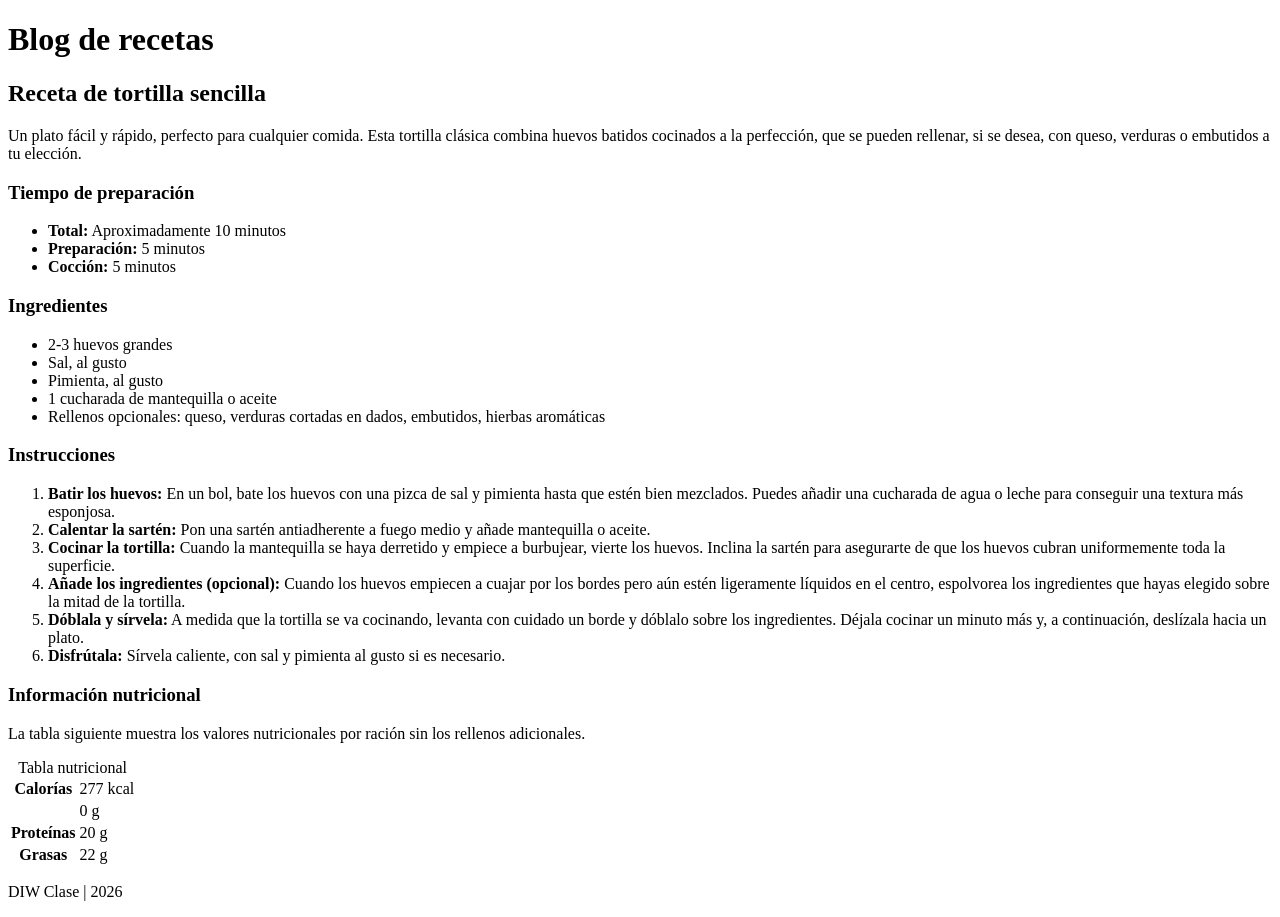
==== UD4-Hojas de estilos/UD4-Blog-Recetas/index.html @ 93ad625b "UD4>Blog de recetas : ejercicio a medio realizar" ====
<!DOCTYPE html>
<html lang="es">

<head>
  <meta charset="UTF-8">
  <meta name="viewport" content="width=device-width, initial-scale=1.0">
  <title>Página de recetas</title>
</head>

<body>

  <header>
    <h1>Blog de recetas</h1>
  </header>

  <main>

    <h2>Receta de tortilla sencilla</h2>

    <p>
      Un plato fácil y rápido, perfecto para cualquier comida. Esta tortilla clásica combina huevos batidos cocinados a la perfección, que se pueden rellenar, si se desea, con queso, verduras o embutidos a tu elección.
    </p>

    <section id="des-receta">
      <h3>Tiempo de preparación</h3>

      <ul>
        <li><strong>Total:</strong> Aproximadamente 10 minutos</li>
        <li><strong>Preparación:</strong> 5 minutos</li>
        <li><strong>Cocción:</strong> 5 minutos</li>
      </ul>
    </section>

    <section>
      <h3>Ingredientes</h3>

      <ul>
        <li>2-3 huevos grandes</li>
        <li>Sal, al gusto</li>
        <li>Pimienta, al gusto</li>
        <li>1 cucharada de mantequilla o aceite</li>
        <li>Rellenos opcionales: queso, verduras cortadas en dados, embutidos, hierbas aromáticas</li>
      </ul>
    </section>

    <section>
      <h3>Instrucciones</h3>

      <ol>
        <li><strong>Batir los huevos:</strong> En un bol, bate los huevos con una pizca de sal y pimienta hasta que estén bien mezclados. Puedes añadir una cucharada de agua o leche para conseguir una textura más esponjosa.</li>
        <li><strong>Calentar la sartén:</strong> Pon una sartén antiadherente a fuego medio y añade mantequilla o aceite.</li>
        <li><strong>Cocinar la tortilla:</strong> Cuando la mantequilla se haya derretido y empiece a burbujear, vierte los huevos. Inclina la sartén para asegurarte de que los huevos cubran uniformemente toda la superficie.</li>
        <li><strong>Añade los ingredientes (opcional):</strong> Cuando los huevos empiecen a cuajar por los bordes pero aún estén ligeramente líquidos en el centro, espolvorea los ingredientes que hayas elegido sobre la mitad de la tortilla.</li>
        <li><strong>Dóblala y sírvela:</strong> A medida que la tortilla se va cocinando, levanta con cuidado un borde y dóblalo sobre los ingredientes. Déjala cocinar un minuto más y, a continuación, deslízala hacia un plato.</li>
        <li><strong>Disfrútala:</strong> Sírvela caliente, con sal y pimienta al gusto si es necesario.</li>
      </ol>
    </section>

    <section>
      <h3>Información nutricional</h3>

      <p>La tabla siguiente muestra los valores nutricionales por ración sin los rellenos adicionales.</p>

      <table>
        <caption>Tabla nutricional</caption>
        <tr>
          <th>Calorías</th>
          <td class="valor">277 kcal</td>
        </tr>
        <tr>
          <th>
            <Hidratos de carbono/th>
          <td class="valor">0 g</td>
        </tr>
        <tr>
          <th>Proteínas</th>
          <td class="valor">20 g</td>
        </tr>
        <tr>
          <th>Grasas</th>
          <td class="valor">22 g</td>
        </tr>
      </table>
    </section>

  </main>

  <footer>
    <p>DIW Clase &vert; 2026</p>
  </footer>

</body>

</html>
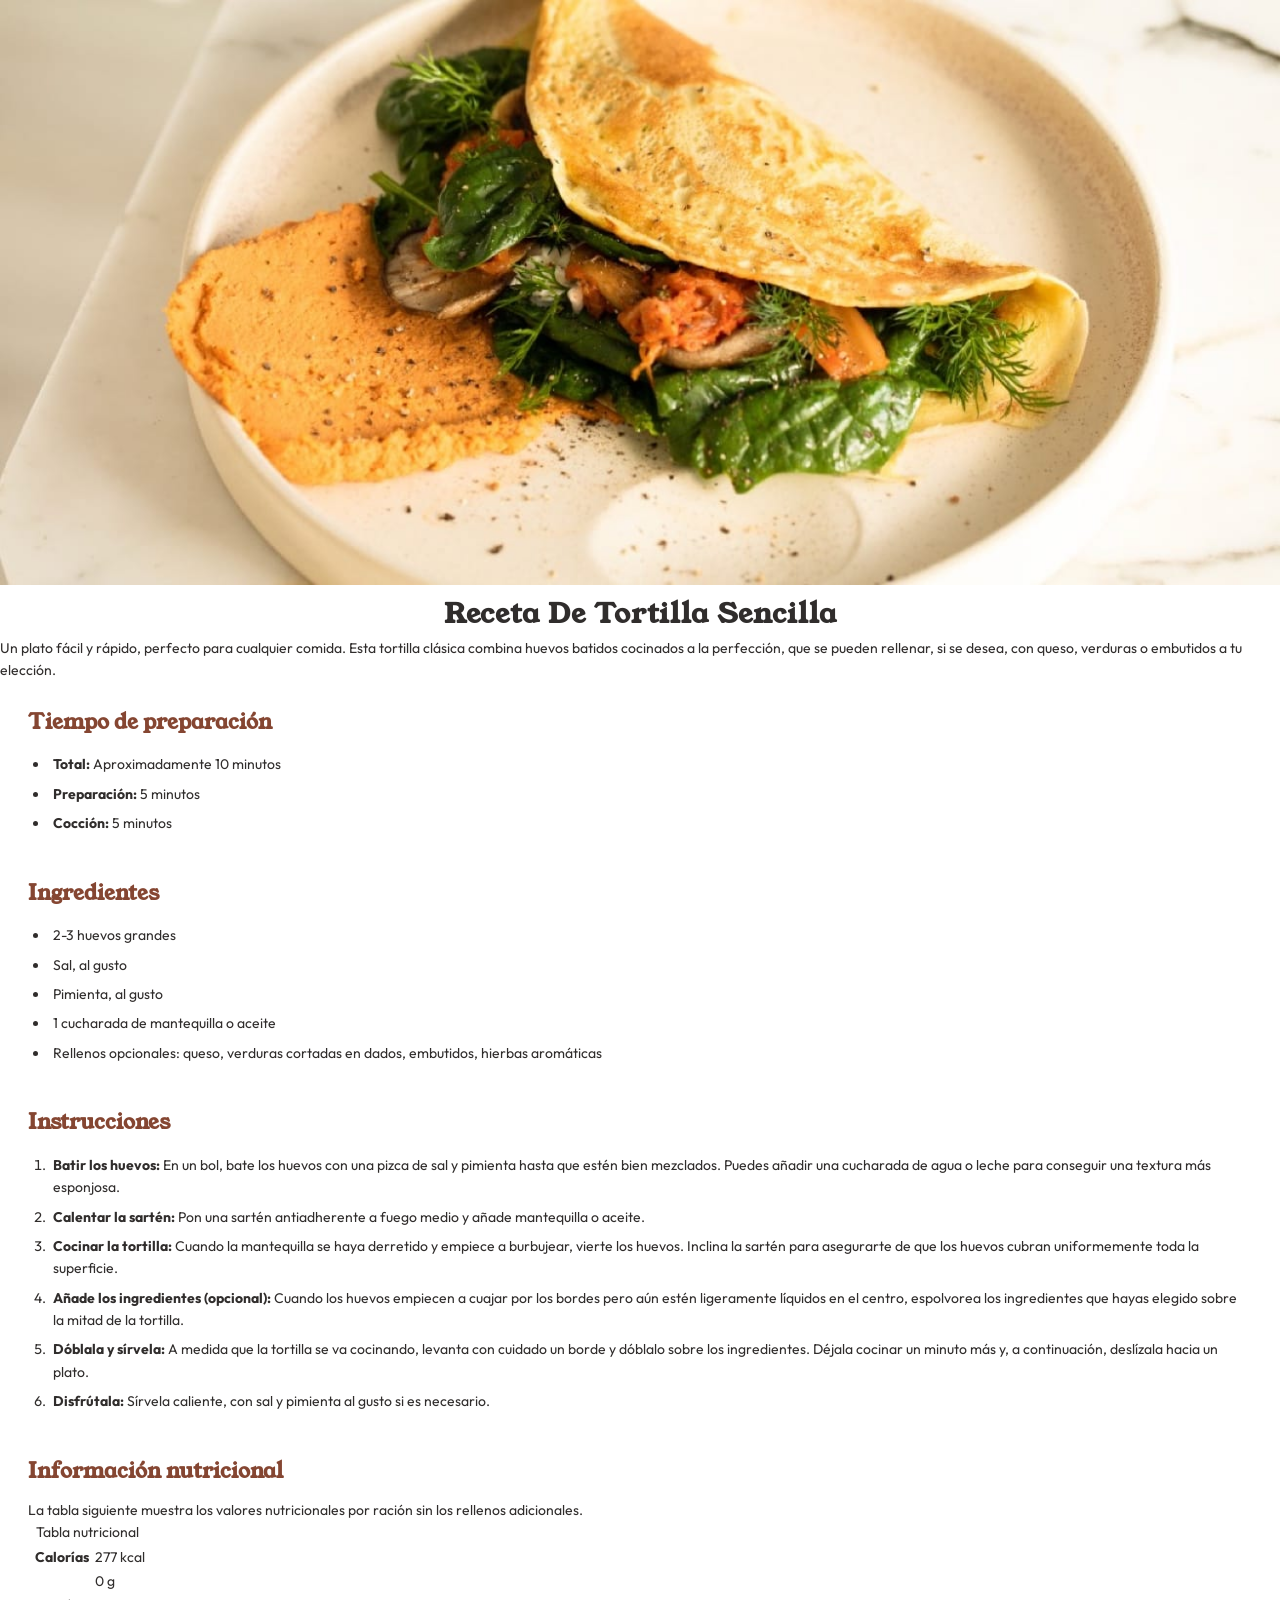
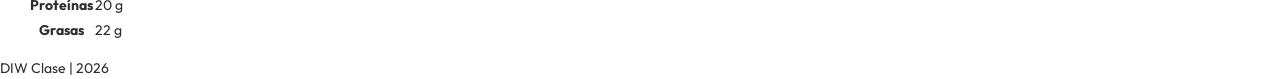
==== commit 2a5672e4: "UD4>Blog de recetas : continuacion del ejercicio, todavía en desarrollo" ====
--- a/UD4-Hojas de estilos/UD4-Blog-Recetas/index.html
+++ b/UD4-Hojas de estilos/UD4-Blog-Recetas/index.html
@@ -4,6 +4,7 @@
 <head>
   <meta charset="UTF-8">
   <meta name="viewport" content="width=device-width, initial-scale=1.0">
+  <link rel="stylesheet" href="./src/css/style.css">
   <title>Página de recetas</title>
 </head>
 
@@ -15,74 +16,80 @@
 
   <main>
 
-    <h2>Receta de tortilla sencilla</h2>
+    <section class="recetas">
 
-    <p>
-      Un plato fácil y rápido, perfecto para cualquier comida. Esta tortilla clásica combina huevos batidos cocinados a la perfección, que se pueden rellenar, si se desea, con queso, verduras o embutidos a tu elección.
-    </p>
+      <figure>
+        <img src="./assets/images/image-omelette.jpeg" alt="">
+      </figure>
 
-    <section id="des-receta">
-      <h3>Tiempo de preparación</h3>
+      <h2>Receta de tortilla sencilla</h2>
 
-      <ul>
-        <li><strong>Total:</strong> Aproximadamente 10 minutos</li>
-        <li><strong>Preparación:</strong> 5 minutos</li>
-        <li><strong>Cocción:</strong> 5 minutos</li>
-      </ul>
+      <p>
+        Un plato fácil y rápido, perfecto para cualquier comida. Esta tortilla clásica combina huevos batidos cocinados a la perfección, que se pueden rellenar, si se desea, con queso, verduras o embutidos a tu elección.
+      </p>
+
+      <section id="des-receta">
+        <h3>Tiempo de preparación</h3>
+
+        <ul>
+          <li><strong>Total:</strong> Aproximadamente 10 minutos</li>
+          <li><strong>Preparación:</strong> 5 minutos</li>
+          <li><strong>Cocción:</strong> 5 minutos</li>
+        </ul>
+      </section>
+
+      <section>
+        <h3>Ingredientes</h3>
+
+        <ul>
+          <li>2-3 huevos grandes</li>
+          <li>Sal, al gusto</li>
+          <li>Pimienta, al gusto</li>
+          <li>1 cucharada de mantequilla o aceite</li>
+          <li>Rellenos opcionales: queso, verduras cortadas en dados, embutidos, hierbas aromáticas</li>
+        </ul>
+      </section>
+
+      <section>
+        <h3>Instrucciones</h3>
+
+        <ol>
+          <li><strong>Batir los huevos:</strong> En un bol, bate los huevos con una pizca de sal y pimienta hasta que estén bien mezclados. Puedes añadir una cucharada de agua o leche para conseguir una textura más esponjosa.</li>
+          <li><strong>Calentar la sartén:</strong> Pon una sartén antiadherente a fuego medio y añade mantequilla o aceite.</li>
+          <li><strong>Cocinar la tortilla:</strong> Cuando la mantequilla se haya derretido y empiece a burbujear, vierte los huevos. Inclina la sartén para asegurarte de que los huevos cubran uniformemente toda la superficie.</li>
+          <li><strong>Añade los ingredientes (opcional):</strong> Cuando los huevos empiecen a cuajar por los bordes pero aún estén ligeramente líquidos en el centro, espolvorea los ingredientes que hayas elegido sobre la mitad de la tortilla.</li>
+          <li><strong>Dóblala y sírvela:</strong> A medida que la tortilla se va cocinando, levanta con cuidado un borde y dóblalo sobre los ingredientes. Déjala cocinar un minuto más y, a continuación, deslízala hacia un plato.</li>
+          <li><strong>Disfrútala:</strong> Sírvela caliente, con sal y pimienta al gusto si es necesario.</li>
+        </ol>
+      </section>
+
+      <section>
+        <h3>Información nutricional</h3>
+
+        <p>La tabla siguiente muestra los valores nutricionales por ración sin los rellenos adicionales.</p>
+
+        <table>
+          <caption>Tabla nutricional</caption>
+          <tr>
+            <th>Calorías</th>
+            <td class="valor">277 kcal</td>
+          </tr>
+          <tr>
+            <th>
+              <Hidratos de carbono/th>
+            <td class="valor">0 g</td>
+          </tr>
+          <tr>
+            <th>Proteínas</th>
+            <td class="valor">20 g</td>
+          </tr>
+          <tr>
+            <th>Grasas</th>
+            <td class="valor">22 g</td>
+          </tr>
+        </table>
+      </section>
     </section>
-
-    <section>
-      <h3>Ingredientes</h3>
-
-      <ul>
-        <li>2-3 huevos grandes</li>
-        <li>Sal, al gusto</li>
-        <li>Pimienta, al gusto</li>
-        <li>1 cucharada de mantequilla o aceite</li>
-        <li>Rellenos opcionales: queso, verduras cortadas en dados, embutidos, hierbas aromáticas</li>
-      </ul>
-    </section>
-
-    <section>
-      <h3>Instrucciones</h3>
-
-      <ol>
-        <li><strong>Batir los huevos:</strong> En un bol, bate los huevos con una pizca de sal y pimienta hasta que estén bien mezclados. Puedes añadir una cucharada de agua o leche para conseguir una textura más esponjosa.</li>
-        <li><strong>Calentar la sartén:</strong> Pon una sartén antiadherente a fuego medio y añade mantequilla o aceite.</li>
-        <li><strong>Cocinar la tortilla:</strong> Cuando la mantequilla se haya derretido y empiece a burbujear, vierte los huevos. Inclina la sartén para asegurarte de que los huevos cubran uniformemente toda la superficie.</li>
-        <li><strong>Añade los ingredientes (opcional):</strong> Cuando los huevos empiecen a cuajar por los bordes pero aún estén ligeramente líquidos en el centro, espolvorea los ingredientes que hayas elegido sobre la mitad de la tortilla.</li>
-        <li><strong>Dóblala y sírvela:</strong> A medida que la tortilla se va cocinando, levanta con cuidado un borde y dóblalo sobre los ingredientes. Déjala cocinar un minuto más y, a continuación, deslízala hacia un plato.</li>
-        <li><strong>Disfrútala:</strong> Sírvela caliente, con sal y pimienta al gusto si es necesario.</li>
-      </ol>
-    </section>
-
-    <section>
-      <h3>Información nutricional</h3>
-
-      <p>La tabla siguiente muestra los valores nutricionales por ración sin los rellenos adicionales.</p>
-
-      <table>
-        <caption>Tabla nutricional</caption>
-        <tr>
-          <th>Calorías</th>
-          <td class="valor">277 kcal</td>
-        </tr>
-        <tr>
-          <th>
-            <Hidratos de carbono/th>
-          <td class="valor">0 g</td>
-        </tr>
-        <tr>
-          <th>Proteínas</th>
-          <td class="valor">20 g</td>
-        </tr>
-        <tr>
-          <th>Grasas</th>
-          <td class="valor">22 g</td>
-        </tr>
-      </table>
-    </section>
-
   </main>
 
   <footer>
--- a/UD4-Hojas de estilos/UD4-Blog-Recetas/src/css/style.css
+++ b/UD4-Hojas de estilos/UD4-Blog-Recetas/src/css/style.css
@@ -0,0 +1,133 @@
+/**
+ *
+ * Estilos generales de la página
+ * Autor: Francisco Pérez Castro
+ * Fichero: style.css
+ * Fecha: 20/10/2026
+ *
+ */
+
+
+/*=========================================
+=            Estilos generales            =
+=========================================*/
+
+/* Conjunto de caracteres */
+@charset "UTF-8";
+
+/* Importar las fuentes */
+@import "./fonts.css";
+
+/* Borrar estilos de autor */
+*,
+*::after,
+*::before {
+    margin: 0;
+    padding: 0;
+    box-sizing: border-box;
+}
+
+
+/* Variables_ colores, fuentes */
+:root {
+
+    /* Definición de colores */
+    --bg-page: hsl(30, 54%, 90%);
+    --bg-body: hsl(0, 0%, 100%);
+    --bg-secundario: hsl(330, 100%, 98%);
+    --color-texto: hsl(24, 5%, 18%);
+    --color-titulos: hsl(14, 45%, 36%);
+    --color-titulos-secundario: hsl(332, 51%, 32%);
+    --color-linea: hsl(30, 18%, 87%);
+
+    /* Definición de fuentes */
+    --fuente-titulos: 'young-serif', Arial, Helvetica, sans-serif;
+    --fuente-cuerpo: 'outfit', 'Franklin Gothic Medium', 'Arial Narrow', Arial, sans-serif;
+
+
+    /* Establecemos la fuente y el color del texto */
+    color: var(--color-texto);
+    font: 14px/1.6 var(--fuente-cuerpo);
+}
+
+
+/* Reglas para el body */
+body {
+
+    /* Alto mínimo */
+    min-height: 100vh;
+
+    /* Maquetación: flex */
+    display: flex;
+    flex-direction: column;
+
+}
+
+/* Mandamos el h1 fuera */
+h1 {
+    position: absolute;
+    top: -100vh;
+}
+
+/*----------  Estilos de los encabezados  ----------*/
+
+h1,
+h3,
+h4,
+h5,
+h6 {
+    color: var(--color-titulos);
+    font-family: var(--fuente-titulos);
+}
+
+h2 {
+    font-family: var(--fuente-titulos);
+    text-transform: capitalize;
+    font-size: 2rem;
+    text-align: center;
+    font-weight: 600;
+    letter-spacing: 1px;
+}
+
+h3 {
+    font-size: 1.5rem;
+    font-weight: 600;
+    padding: .75rem 0;
+}
+
+.recetas section {
+    padding: 1rem;
+    margin: 0 1rem;
+}
+
+ul,
+ol {
+    padding-left: 1.5rem;
+}
+
+* li {
+    padding: .25rem;
+}
+
+img {
+    width: 100%;
+    object-fit: cover;
+}
+
+/*=====  End of Estilos generales  ======*/
+
+/*============================================
+=            Estilos para el main            =
+============================================*/
+
+main {
+    /* Factor de crecimiento para posicionar el footer abajo del todo */
+    flex: 1;
+    background-color: var(--bg-body);
+}
+
+section figure {
+    width: 100%;
+}
+
+/*=====  End of Estilos para el main  ======*/
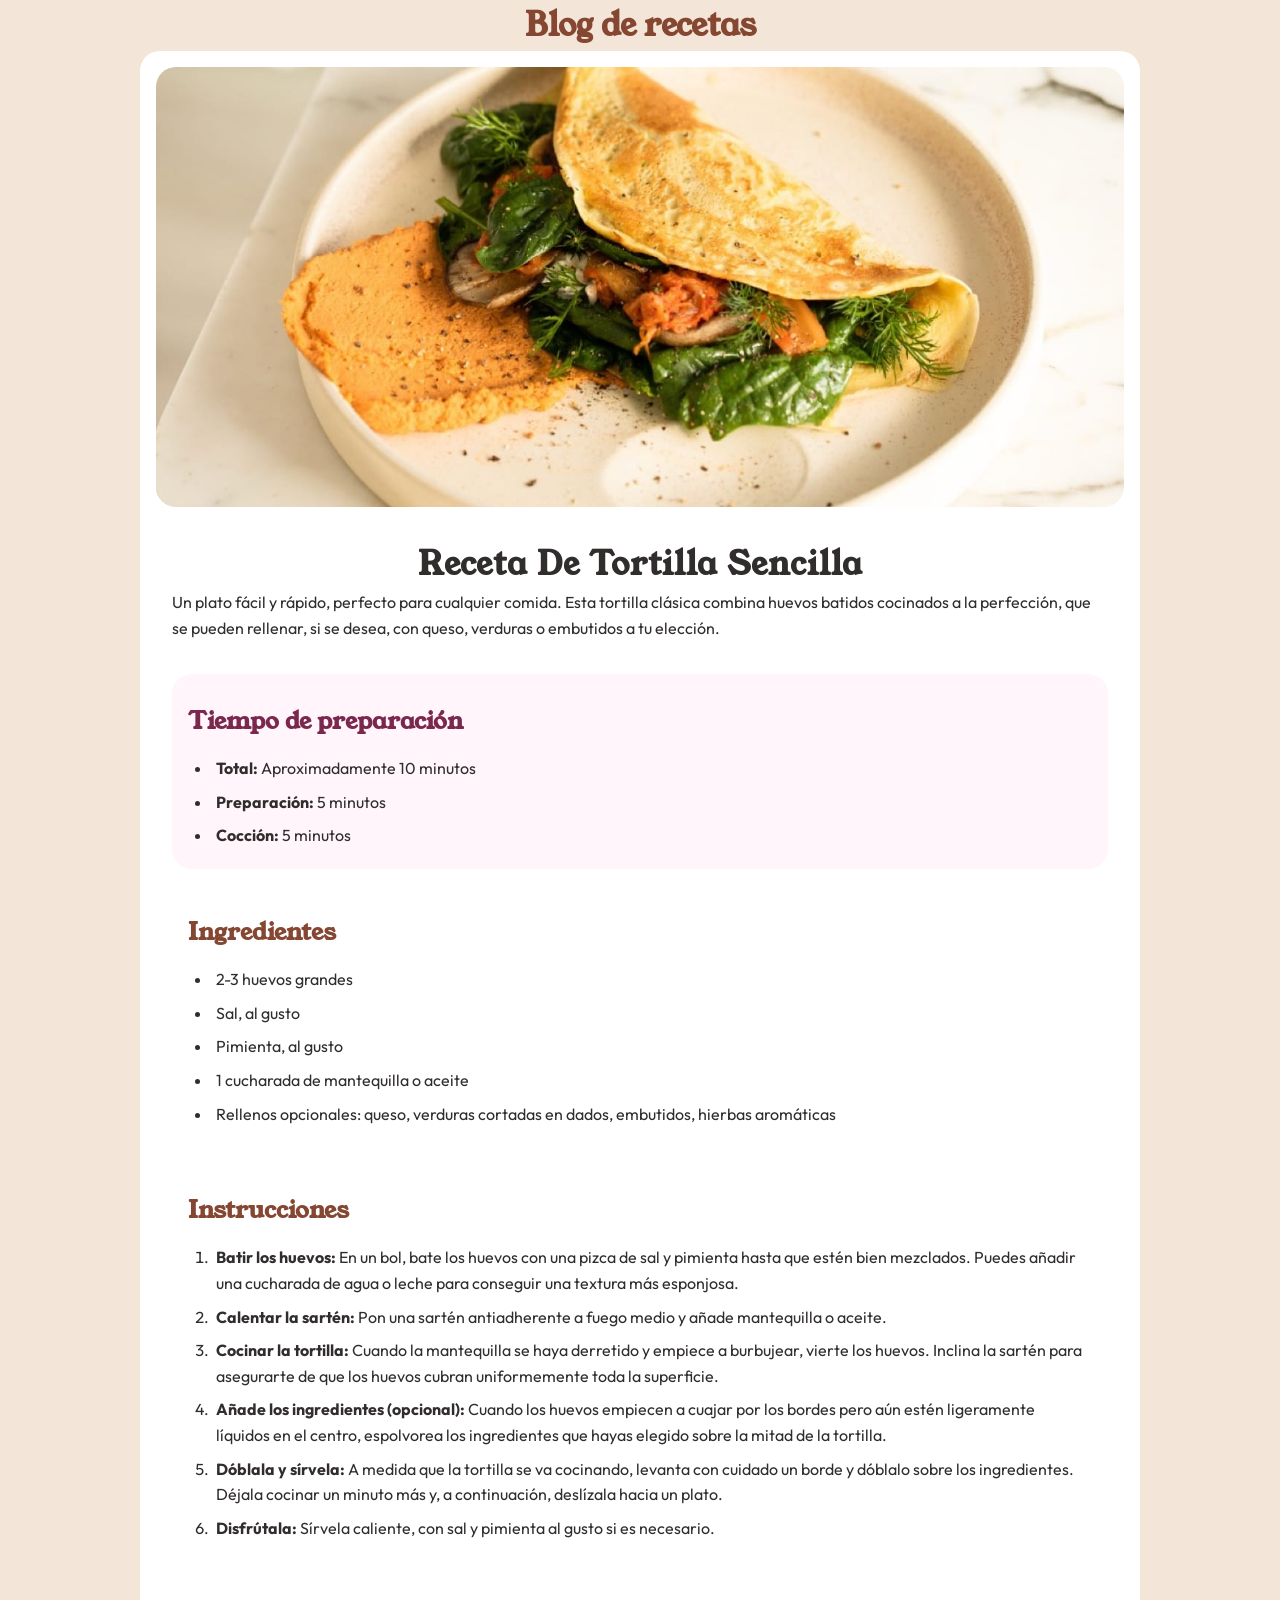
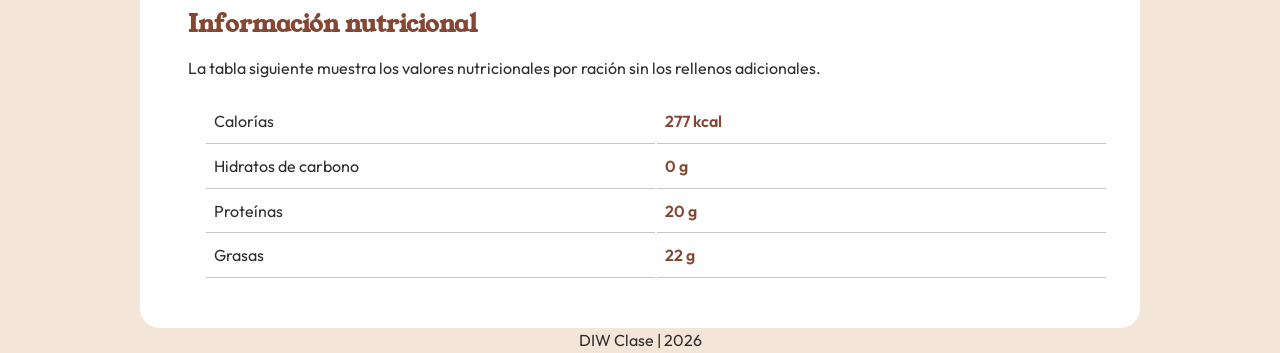
==== commit d3cb8180: "UD4 > Blog de recetas : ejercicio guiado terminado" ====
--- a/UD4-Hojas de estilos/UD4-Blog-Recetas/index.html
+++ b/UD4-Hojas de estilos/UD4-Blog-Recetas/index.html
@@ -16,19 +16,21 @@
 
   <main>
 
-    <section class="recetas">
+    <section class="receta">
 
       <figure>
         <img src="./assets/images/image-omelette.jpeg" alt="">
       </figure>
 
-      <h2>Receta de tortilla sencilla</h2>
+      <div class="desc-receta">
+        <h2>Receta de tortilla sencilla</h2>
 
-      <p>
-        Un plato fácil y rápido, perfecto para cualquier comida. Esta tortilla clásica combina huevos batidos cocinados a la perfección, que se pueden rellenar, si se desea, con queso, verduras o embutidos a tu elección.
-      </p>
+        <p>
+          Un plato fácil y rápido, perfecto para cualquier comida. Esta tortilla clásica combina huevos batidos cocinados a la perfección, que se pueden rellenar, si se desea, con queso, verduras o embutidos a tu elección.
+        </p>
+      </div>
 
-      <section id="des-receta">
+      <section id="preparacion">
         <h3>Tiempo de preparación</h3>
 
         <ul>
@@ -75,8 +77,7 @@
             <td class="valor">277 kcal</td>
           </tr>
           <tr>
-            <th>
-              <Hidratos de carbono/th>
+            <th>Hidratos de carbono</th>
             <td class="valor">0 g</td>
           </tr>
           <tr>
--- a/UD4-Hojas de estilos/UD4-Blog-Recetas/src/css/style.css
+++ b/UD4-Hojas de estilos/UD4-Blog-Recetas/src/css/style.css
@@ -33,7 +33,7 @@
 
     /* Definición de colores */
     --bg-page: hsl(30, 54%, 90%);
-    --bg-body: hsl(0, 0%, 100%);
+    --bg-main: hsl(0, 0%, 100%);
     --bg-secundario: hsl(330, 100%, 98%);
     --color-texto: hsl(24, 5%, 18%);
     --color-titulos: hsl(14, 45%, 36%);
@@ -60,7 +60,17 @@
     /* Maquetación: flex */
     display: flex;
     flex-direction: column;
-
+    
+    /**
+     *
+     * align-items tiene efecto cuando no hay wrap.
+     * Cuando hay wrap, el que tendrá efecto es 
+     * align-content
+     *
+     * Valor por defecto de align-items: 
+     *
+     */
+    align-items: center;
 }
 
 /* Mandamos el h1 fuera */
@@ -95,7 +105,7 @@
     padding: .75rem 0;
 }
 
-.recetas section {
+.receta section {
     padding: 1rem;
     margin: 0 1rem;
 }
@@ -109,6 +119,14 @@
     padding: .25rem;
 }
 
+
+/**
+ *
+ * Esta regla es importante. Debemos ponerla siempre p
+ * ara hacer que las imágenes de nuestras páginas web 
+ * sean responsivve
+ *
+ */
 img {
     width: 100%;
     object-fit: cover;
@@ -123,11 +141,105 @@
 main {
     /* Factor de crecimiento para posicionar el footer abajo del todo */
     flex: 1;
-    background-color: var(--bg-body);
-}
-
+    background-color: var(--bg-main);
+}
+
+/* IMPORTANTE: las imágenes deben ir dentro de otro 
+   elemento (figure o a si es enlace) */
 section figure {
     width: 100%;
 }
 
-/*=====  End of Estilos para el main  ======*/+.receta {
+    width: 100%;
+    display: flex;
+    flex-direction: column;
+    gap: 1rem;
+}
+
+.desc-receta {
+    padding: 1rem;
+}
+
+#preparacion {
+    background-color: var(--bg-secundario);
+    border-radius: 20px;
+}
+
+#preparacion h3 {
+    color: var(--color-titulos-secundario);
+}
+
+table {
+    margin: 1rem;
+    width: 100%;
+}
+
+table caption {
+    position: absolute;
+    left: -100vw;
+}
+
+tr,
+th,
+td {
+    border-collapse: collapse;
+    border-bottom: 1px solid #c6c6c6;
+}
+
+th {
+    font-weight: 400;
+}
+
+th, td {
+    text-align: start;
+    width: 50%;
+    padding: .5rem;
+}
+
+.valor {
+    font-weight: 600;
+    color: var(--color-titulos);
+}
+
+/*=====  End of Estilos para el main  ======*/
+
+
+/*================================================
+=            Media Queries Escritorio            =
+================================================*/
+
+@media screen and (min-width: 1024px) {
+    html {
+        background-color: var(--bg-page);
+    }
+
+    :root {
+        font-size: 16px;
+    }
+
+    h1 {
+        position: static;
+    }
+
+    body {
+        max-width: 1000px;
+        margin: 0 auto; /* para centrarlo al medio */
+    }
+
+    main {
+        border-radius: 20px;
+        padding: 1rem;
+    }
+
+    section figure {
+        max-height: 440px;
+        max-width: 1312px;
+        border-radius: 20px;
+        overflow: hidden;
+    }
+
+}
+
+/*=====  End of Media Queries Escritorio  ======*/
+
